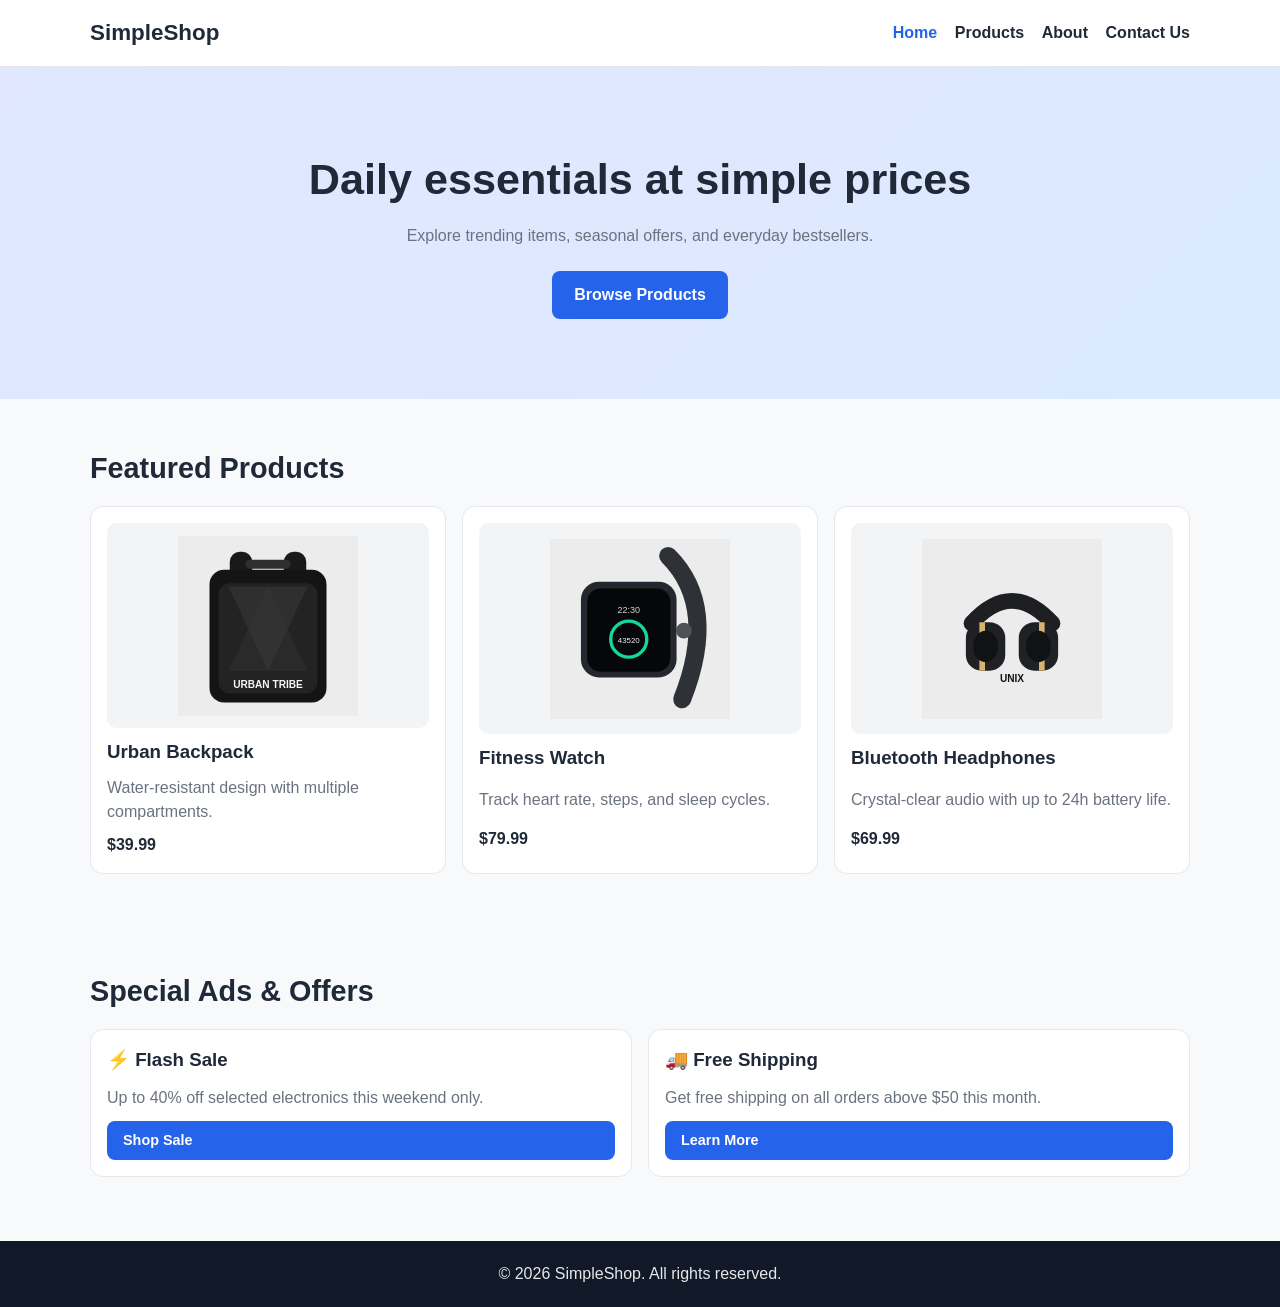
==== index.html @ c1a9f9ec "Add backpack, watch, and headphones product images" ====
<!DOCTYPE html>
<html lang="en">
  <head>
    <meta charset="UTF-8" />
    <meta name="viewport" content="width=device-width, initial-scale=1.0" />
    <title>SimpleShop | Home</title>
    <link rel="stylesheet" href="styles.css" />
  </head>
  <body>
    <header class="topbar">
      <div class="container topbar-content">
        <h1 class="logo">SimpleShop</h1>
        <nav>
          <ul class="nav-links">
            <li><a class="active" href="index.html">Home</a></li>
            <li><a href="products.html">Products</a></li>
            <li><a href="about.html">About</a></li>
            <li><a href="contact.html">Contact Us</a></li>
          </ul>
        </nav>
      </div>
    </header>

    <main>
      <section class="hero">
        <div class="container hero-content">
          <h2>Daily essentials at simple prices</h2>
          <p>Explore trending items, seasonal offers, and everyday bestsellers.</p>
          <a class="btn" href="products.html">Browse Products</a>
        </div>
      </section>

      <section class="container section-space">
        <h2>Featured Products</h2>
        <div class="product-grid">
          <article class="card">
            <div class="product-image"><img src="assets/backpack.svg" alt="Urban Backpack" /></div>
            <h3>Urban Backpack</h3>
            <p>Water-resistant design with multiple compartments.</p>
            <strong>$39.99</strong>
          </article>
          <article class="card">
            <div class="product-image"><img src="assets/watch.svg" alt="Fitness Watch" /></div>
            <h3>Fitness Watch</h3>
            <p>Track heart rate, steps, and sleep cycles.</p>
            <strong>$79.99</strong>
          </article>
          <article class="card">
            <div class="product-image"><img src="assets/headphones.svg" alt="Bluetooth Headphones" /></div>
            <h3>Bluetooth Headphones</h3>
            <p>Crystal-clear audio with up to 24h battery life.</p>
            <strong>$69.99</strong>
          </article>
        </div>
      </section>

      <section class="container section-space">
        <h2>Special Ads & Offers</h2>
        <div class="ad-grid">
          <article class="ad-card">
            <h3>⚡ Flash Sale</h3>
            <p>Up to 40% off selected electronics this weekend only.</p>
            <a class="btn small" href="products.html">Shop Sale</a>
          </article>
          <article class="ad-card">
            <h3>🚚 Free Shipping</h3>
            <p>Get free shipping on all orders above $50 this month.</p>
            <a class="btn small" href="contact.html">Learn More</a>
          </article>
        </div>
      </section>
    </main>

    <footer class="footer">
      <div class="container">
        <p>&copy; 2026 SimpleShop. All rights reserved.</p>
      </div>
    </footer>
  </body>
</html>
---- styles.css ----
:root {
  --bg: #f8f9fb;
  --card: #ffffff;
  --text: #1f2937;
  --muted: #6b7280;
  --primary: #2563eb;
  --primary-dark: #1d4ed8;
  --border: #e5e7eb;
}

* {
  box-sizing: border-box;
  margin: 0;
  padding: 0;
}

body {
  font-family: Arial, Helvetica, sans-serif;
  color: var(--text);
  background: var(--bg);
  line-height: 1.5;
}

.container {
  width: min(1100px, 92%);
  margin: 0 auto;
}

.section-space {
  padding: 3rem 0;
}

.topbar {
  background: var(--card);
  border-bottom: 1px solid var(--border);
  position: sticky;
  top: 0;
}

.topbar-content {
  display: flex;
  justify-content: space-between;
  align-items: center;
  padding: 1rem 0;
}

.logo {
  font-size: 1.4rem;
}

.nav-links {
  display: flex;
  gap: 1.1rem;
  list-style: none;
}

.nav-links a {
  text-decoration: none;
  color: var(--text);
  font-weight: 600;
}

.nav-links .active {
  color: var(--primary);
}

.hero {
  background: linear-gradient(135deg, #e0e7ff 0%, #dbeafe 100%);
  padding: 5rem 0;
  text-align: center;
}

.hero-content h2 {
  font-size: clamp(1.8rem, 5vw, 2.7rem);
  margin-bottom: 0.8rem;
}

.hero-content p,
.section-intro {
  color: var(--muted);
  margin-bottom: 1.4rem;
}

h2 {
  font-size: 1.8rem;
  margin-bottom: 1rem;
}

.btn {
  display: inline-block;
  background: var(--primary);
  color: white;
  padding: 0.75rem 1.4rem;
  border-radius: 0.5rem;
  text-decoration: none;
  font-weight: 700;
}

.btn:hover {
  background: var(--primary-dark);
}

.btn.small {
  padding: 0.55rem 1rem;
  font-size: 0.9rem;
}

.product-grid,
.ad-grid,
.info-grid {
  display: grid;
  gap: 1rem;
}

.product-grid {
  grid-template-columns: repeat(auto-fit, minmax(220px, 1fr));
}

.ad-grid,
.info-grid {
  grid-template-columns: repeat(auto-fit, minmax(260px, 1fr));
}

.card,
.ad-card,
.info-card,
.contact-card {
  background: var(--card);
  border: 1px solid var(--border);
  border-radius: 0.8rem;
  padding: 1rem;
}

.card {
  display: grid;
  gap: 0.6rem;
}

.product-image {
  background: #f3f4f6;
  border-radius: 0.6rem;
  padding: 0.8rem;
  text-align: center;
  min-height: 170px;
  display: grid;
  place-items: center;
}

.product-image img {
  width: 100%;
  max-width: 180px;
  height: auto;
  object-fit: contain;
}

.card p,
.ad-card p,
.info-card p,
.contact-card p {
  color: var(--muted);
}

.ad-card,
.info-card {
  display: grid;
  gap: 0.7rem;
}

.footer {
  background: #111827;
  color: #e5e7eb;
  padding: 1.3rem 0;
  text-align: center;
  margin-top: 1rem;
}

@media (max-width: 640px) {
  .topbar-content {
    flex-direction: column;
    gap: 0.8rem;
  }

  .nav-links {
    flex-wrap: wrap;
    justify-content: center;
  }
}
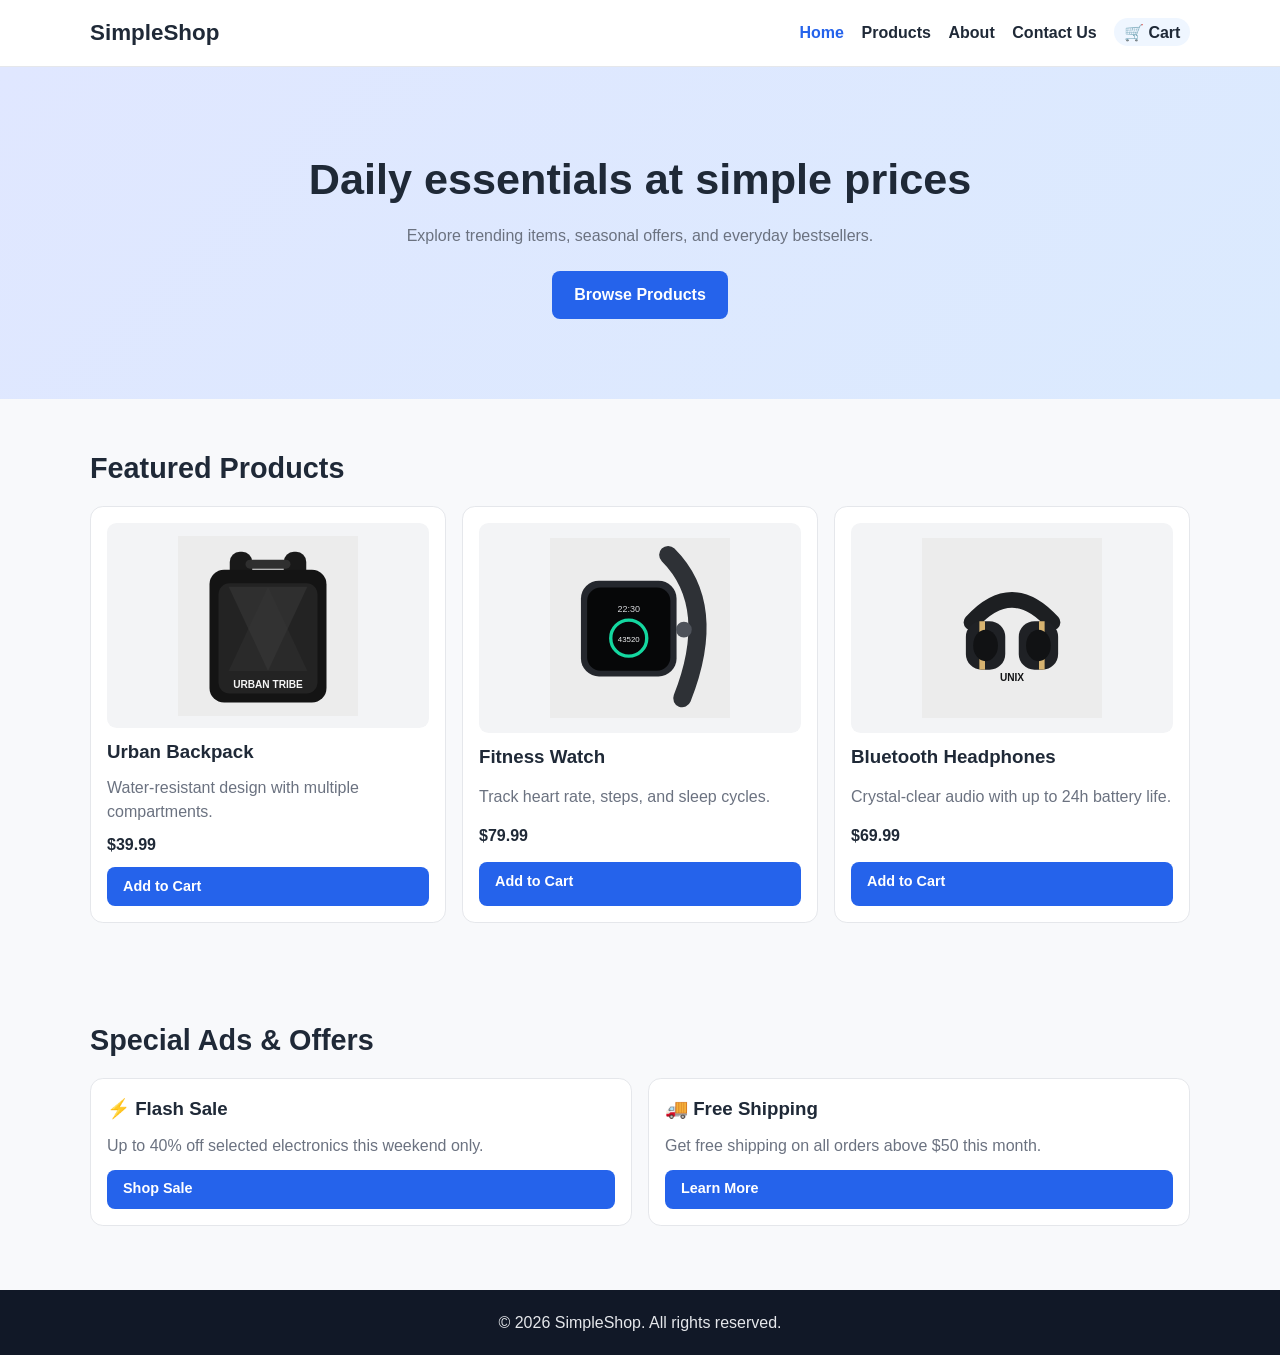
==== commit 3da5ce61: "Add cart actions and checkout details page" ====
--- a/index.html
+++ b/index.html
@@ -16,6 +16,7 @@
             <li><a href="products.html">Products</a></li>
             <li><a href="about.html">About</a></li>
             <li><a href="contact.html">Contact Us</a></li>
+            <li><a class="cart-link" href="checkout.html" aria-label="Cart">🛒 Cart</a></li>
           </ul>
         </nav>
       </div>
@@ -38,18 +39,21 @@
             <h3>Urban Backpack</h3>
             <p>Water-resistant design with multiple compartments.</p>
             <strong>$39.99</strong>
+            <a class="btn small" href="checkout.html">Add to Cart</a>
           </article>
           <article class="card">
             <div class="product-image"><img src="assets/watch.svg" alt="Fitness Watch" /></div>
             <h3>Fitness Watch</h3>
             <p>Track heart rate, steps, and sleep cycles.</p>
             <strong>$79.99</strong>
+            <a class="btn small" href="checkout.html">Add to Cart</a>
           </article>
           <article class="card">
             <div class="product-image"><img src="assets/headphones.svg" alt="Bluetooth Headphones" /></div>
             <h3>Bluetooth Headphones</h3>
             <p>Crystal-clear audio with up to 24h battery life.</p>
             <strong>$69.99</strong>
+            <a class="btn small" href="checkout.html">Add to Cart</a>
           </article>
         </div>
       </section>
--- a/styles.css
+++ b/styles.css
@@ -185,3 +185,46 @@
     justify-content: center;
   }
 }
+
+
+.cart-link {
+  background: #eff6ff;
+  padding: 0.35rem 0.6rem;
+  border-radius: 999px;
+}
+
+.checkout-form {
+  display: grid;
+  grid-template-columns: repeat(auto-fit, minmax(280px, 1fr));
+  gap: 1rem;
+}
+
+.form-card {
+  background: var(--card);
+  border: 1px solid var(--border);
+  border-radius: 0.8rem;
+  padding: 1rem;
+  display: grid;
+  gap: 0.8rem;
+}
+
+.form-card label {
+  display: grid;
+  gap: 0.35rem;
+  font-weight: 600;
+  font-size: 0.95rem;
+}
+
+.form-card input,
+.form-card select {
+  border: 1px solid var(--border);
+  border-radius: 0.5rem;
+  padding: 0.65rem 0.7rem;
+  font: inherit;
+}
+
+.split-fields {
+  display: grid;
+  grid-template-columns: 1fr 1fr;
+  gap: 0.8rem;
+}
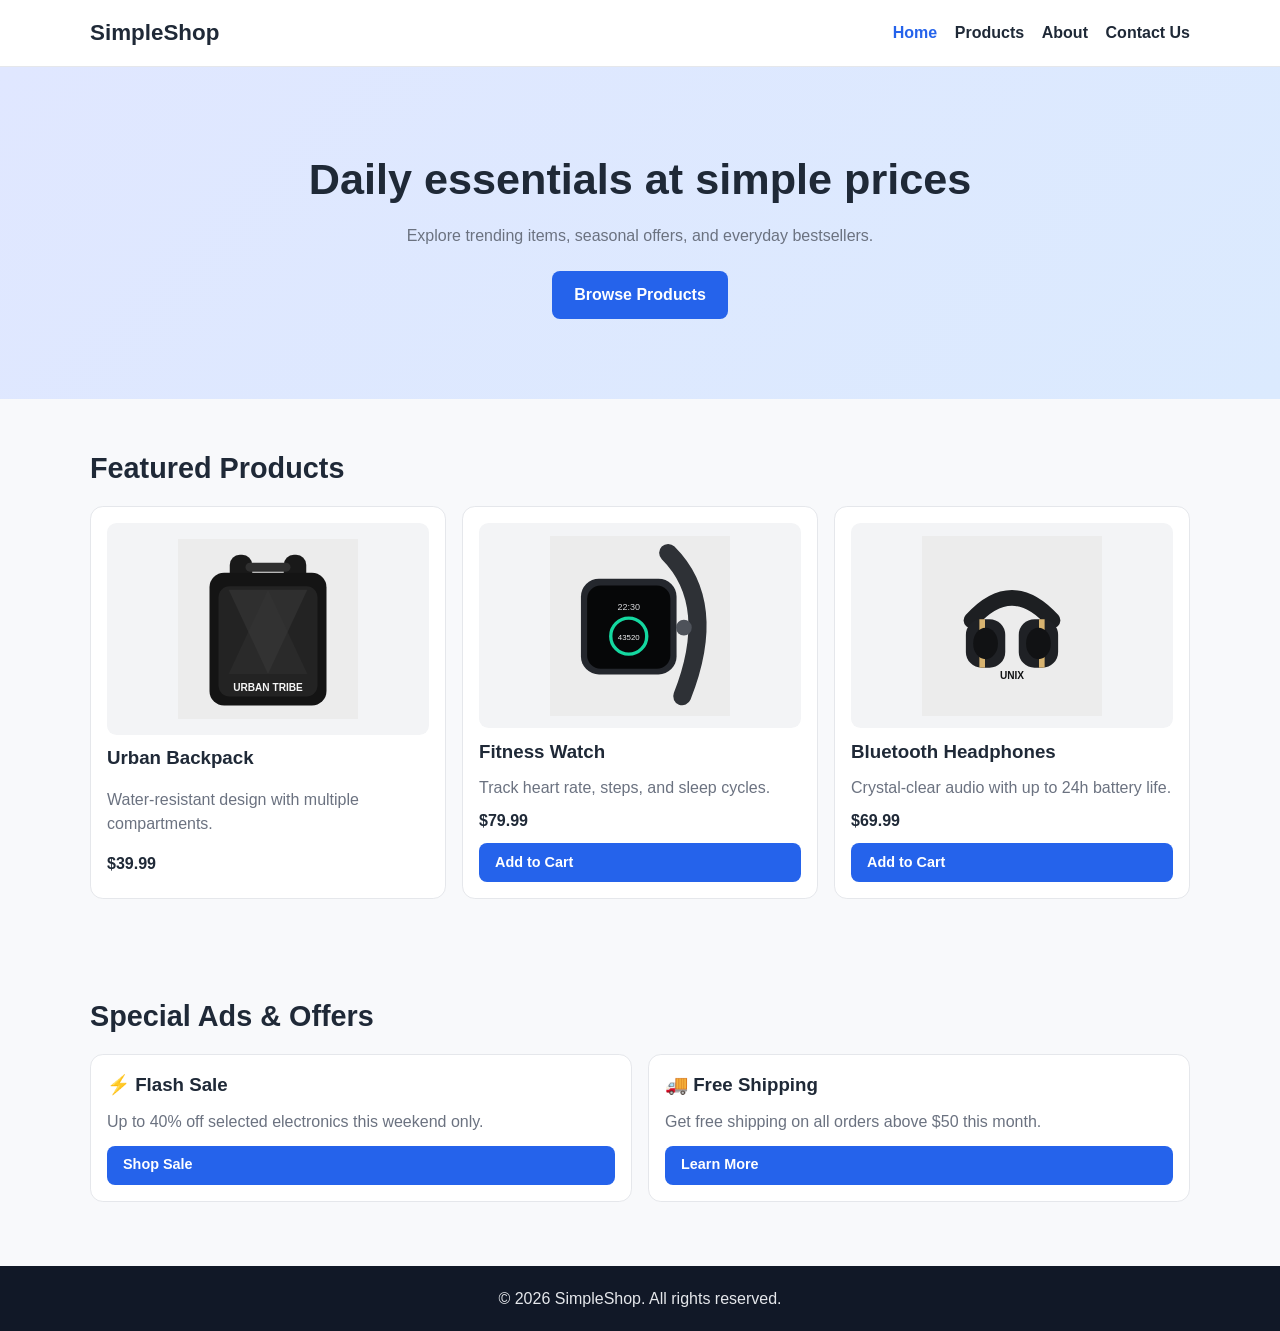
==== commit 0517a82e: "Merge branch 'main' into codex/create-simple-ecommerce-website-with-html-css-pgel2y" ====
--- a/index.html
+++ b/index.html
@@ -16,7 +16,7 @@
             <li><a href="products.html">Products</a></li>
             <li><a href="about.html">About</a></li>
             <li><a href="contact.html">Contact Us</a></li>
-            <li><a class="cart-link" href="checkout.html" aria-label="Cart">🛒 Cart</a></li>
+
           </ul>
         </nav>
       </div>
@@ -39,7 +39,7 @@
             <h3>Urban Backpack</h3>
             <p>Water-resistant design with multiple compartments.</p>
             <strong>$39.99</strong>
-            <a class="btn small" href="checkout.html">Add to Cart</a>
+
           </article>
           <article class="card">
             <div class="product-image"><img src="assets/watch.svg" alt="Fitness Watch" /></div>
